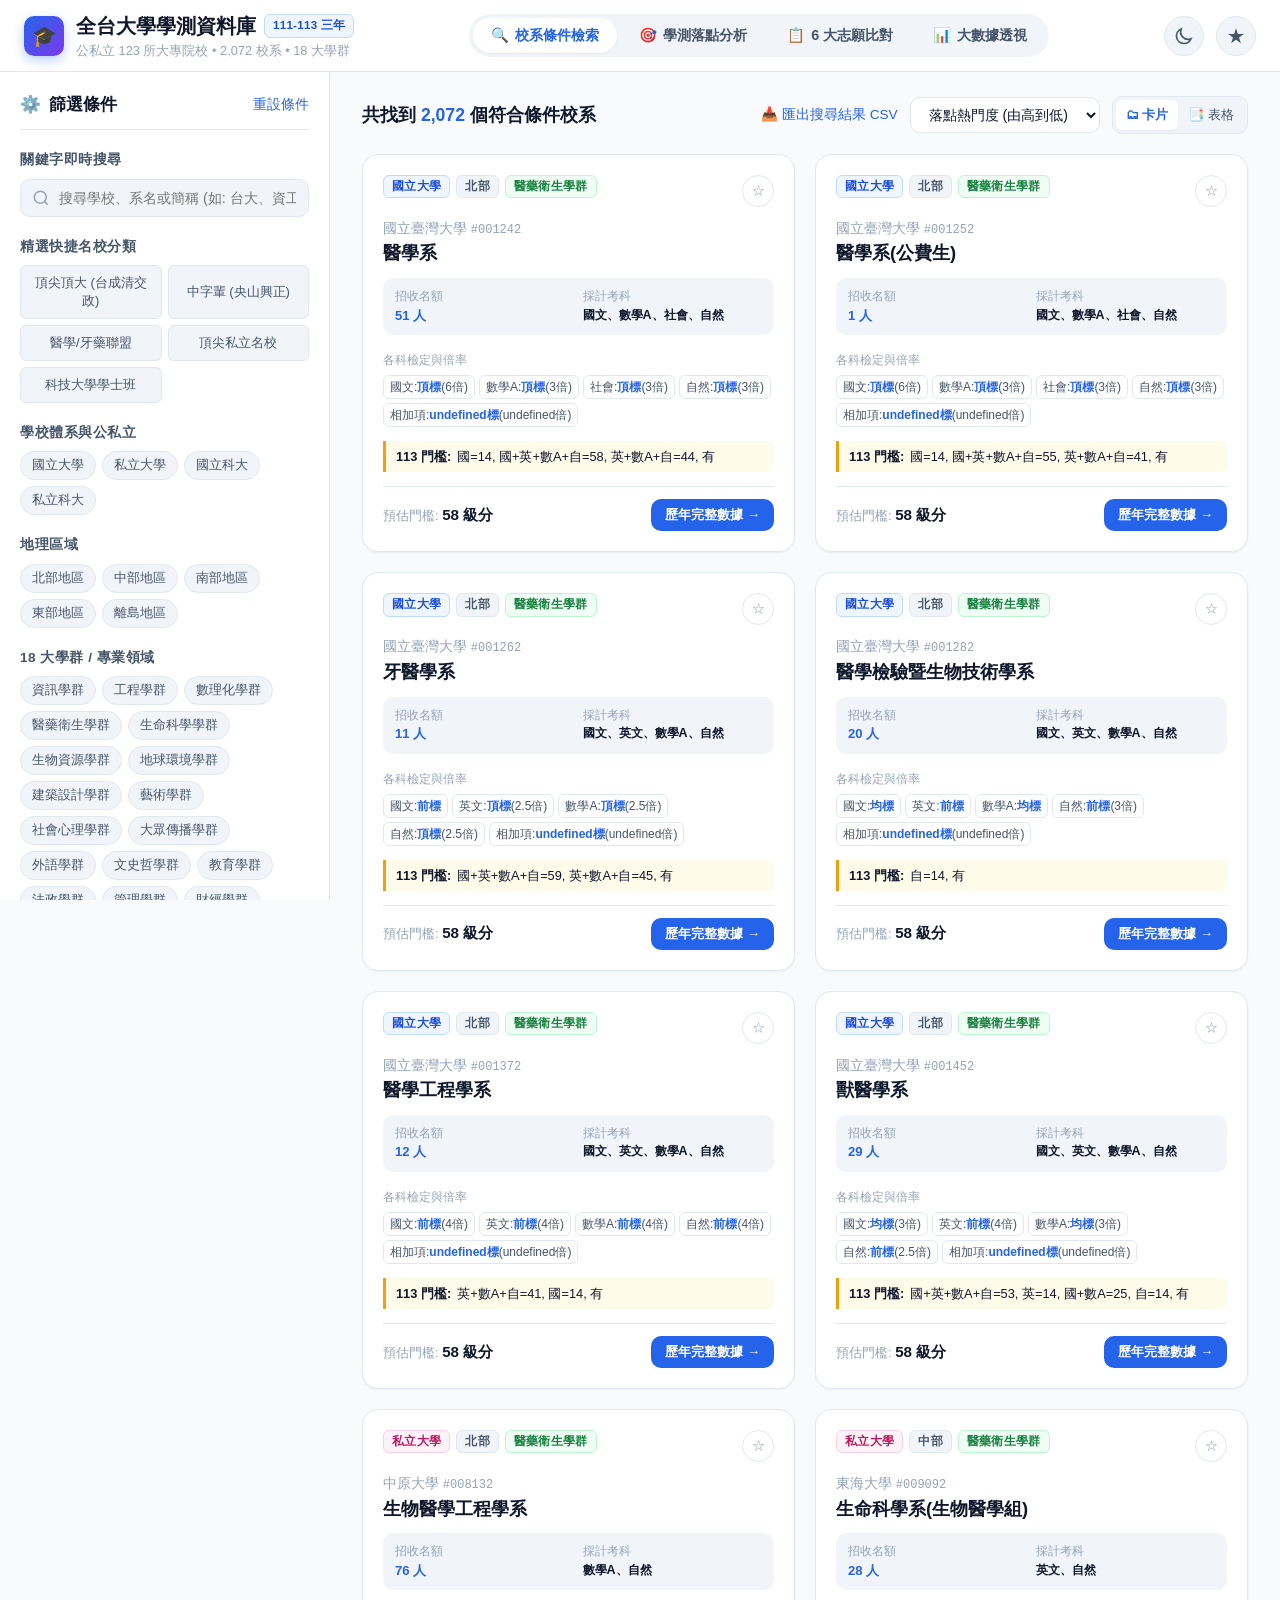
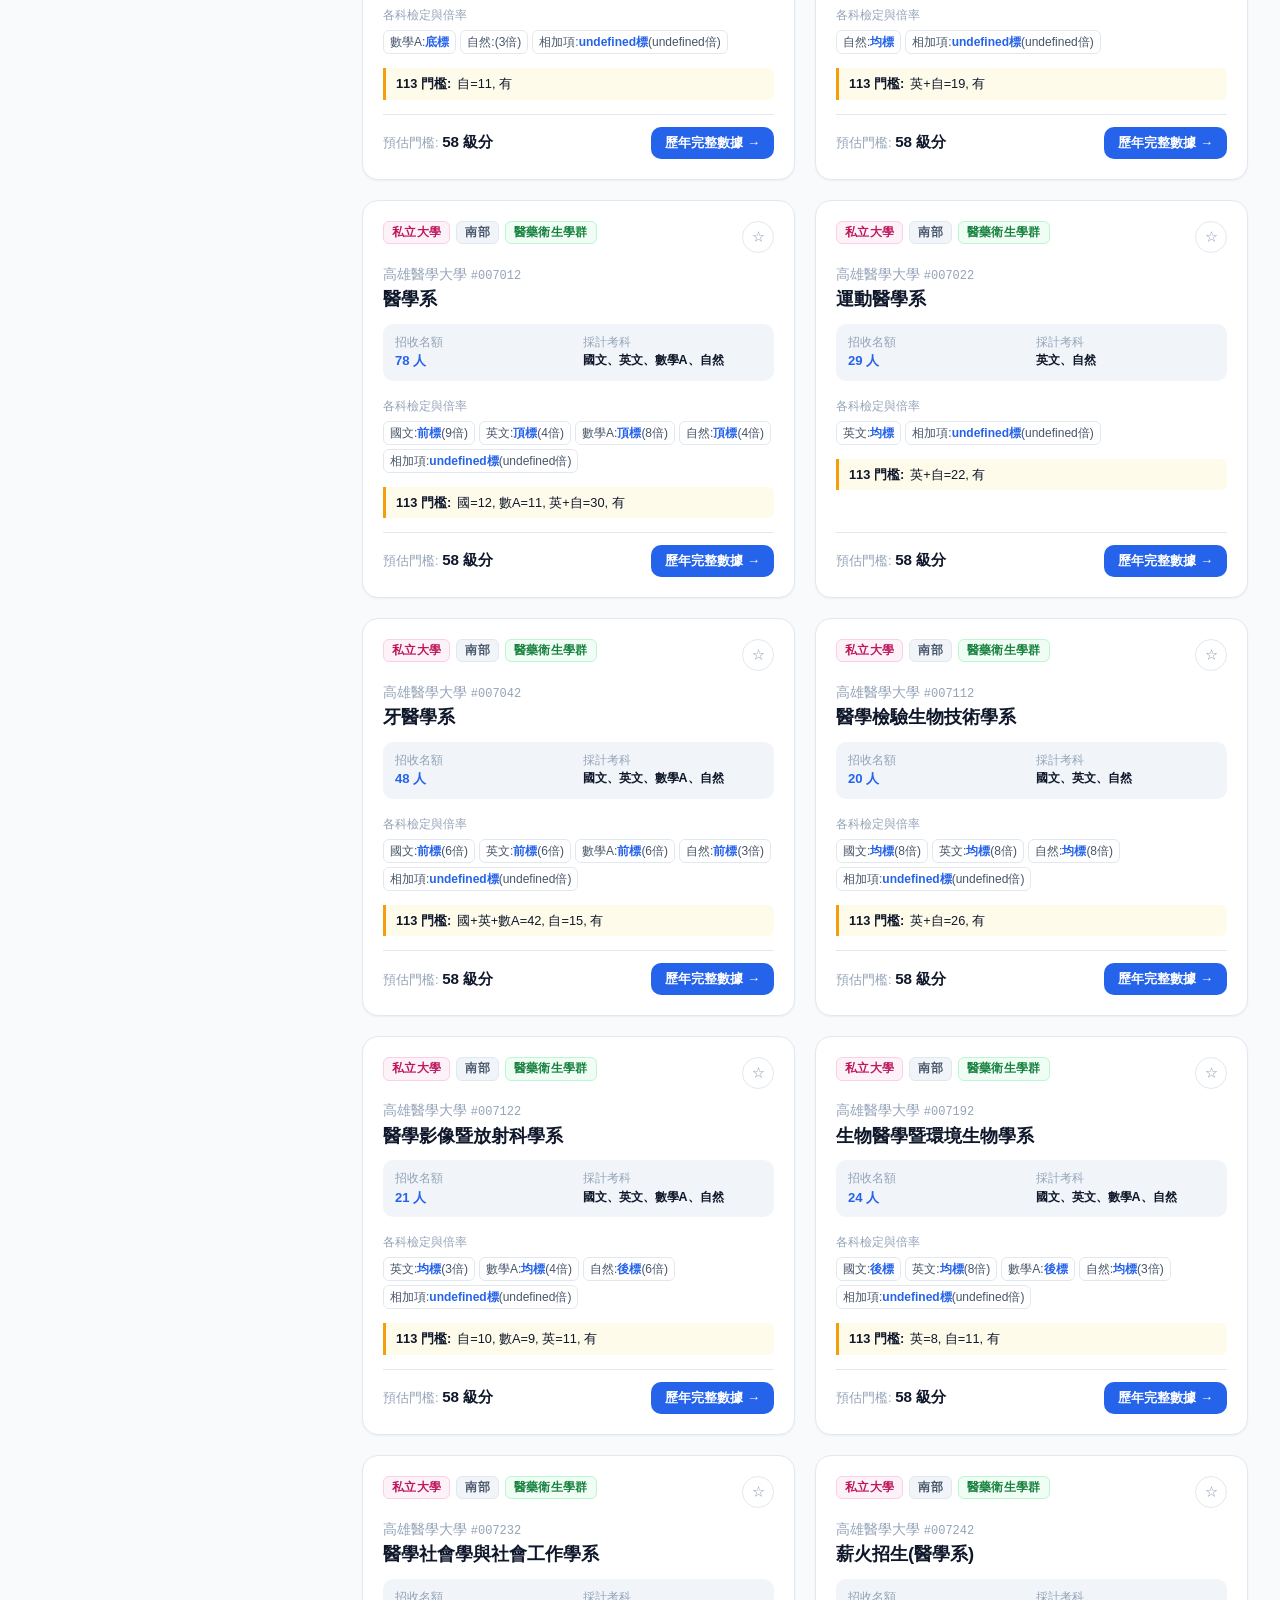
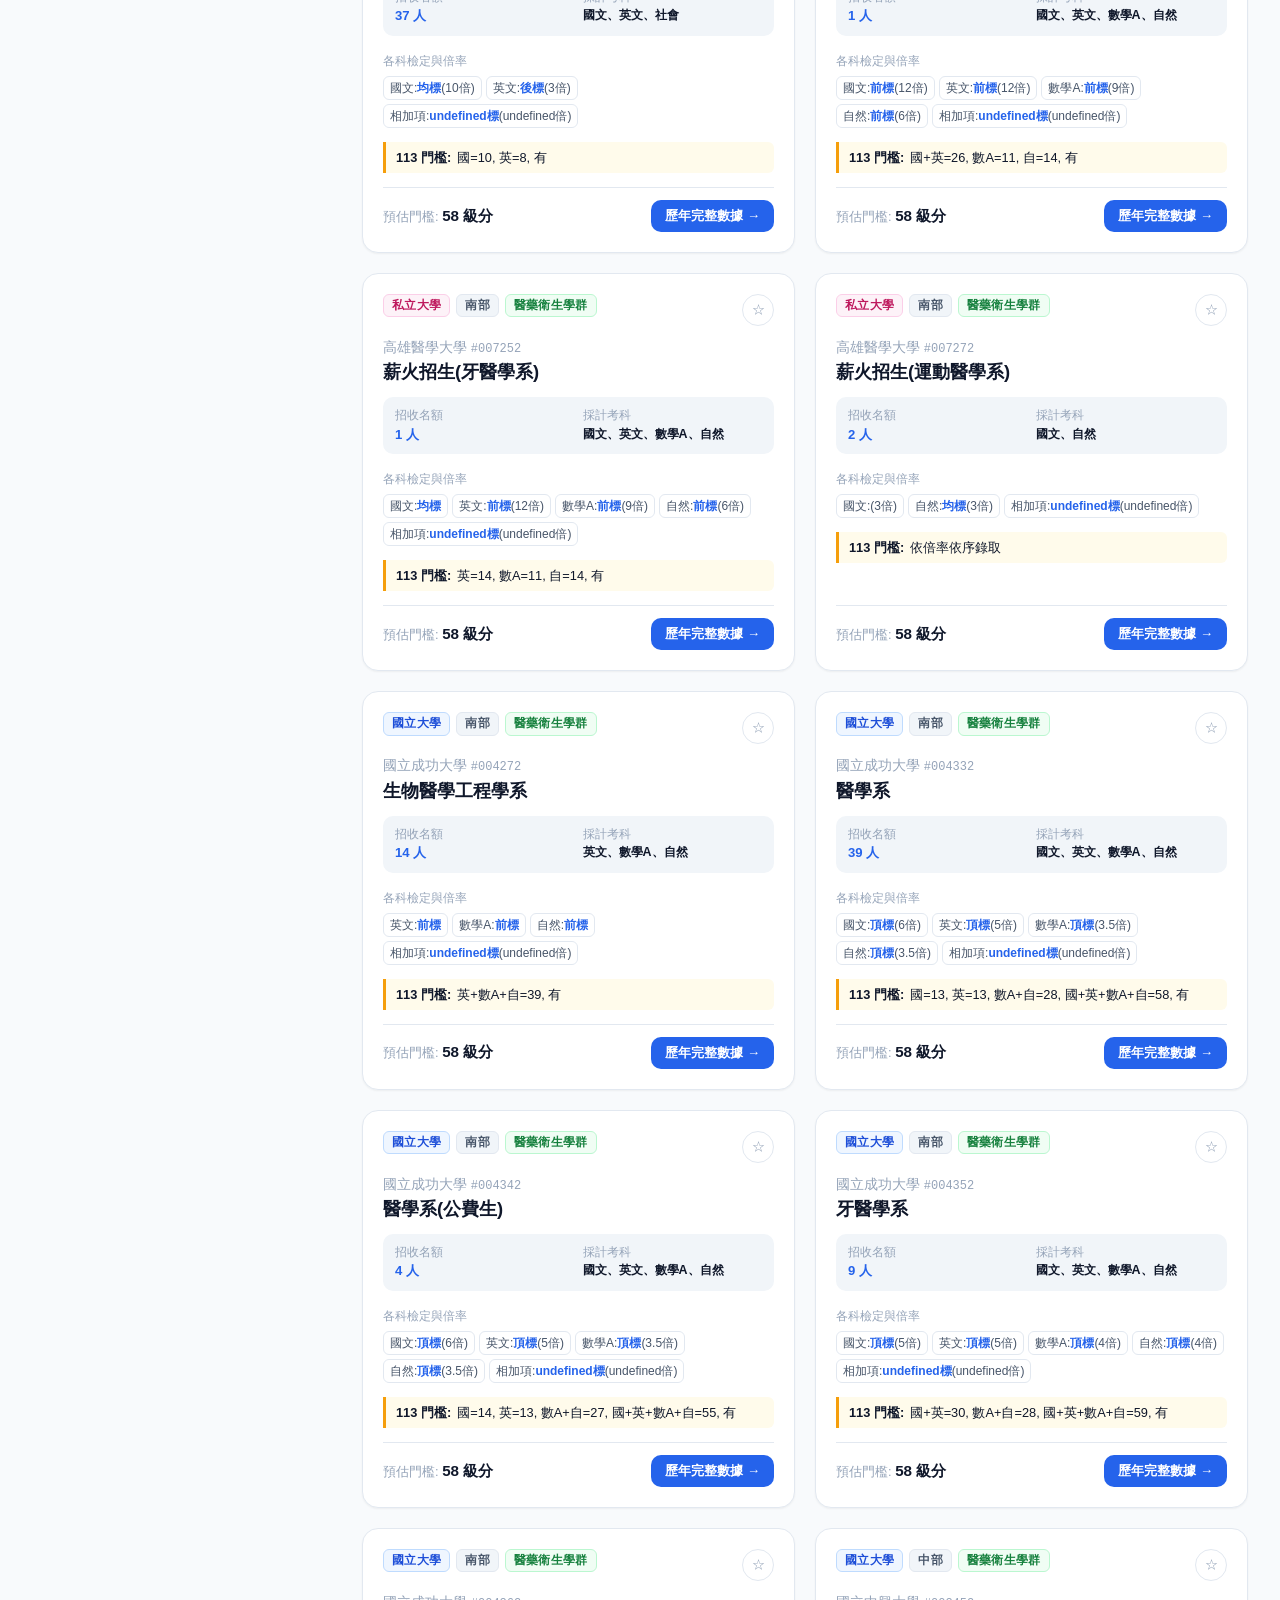
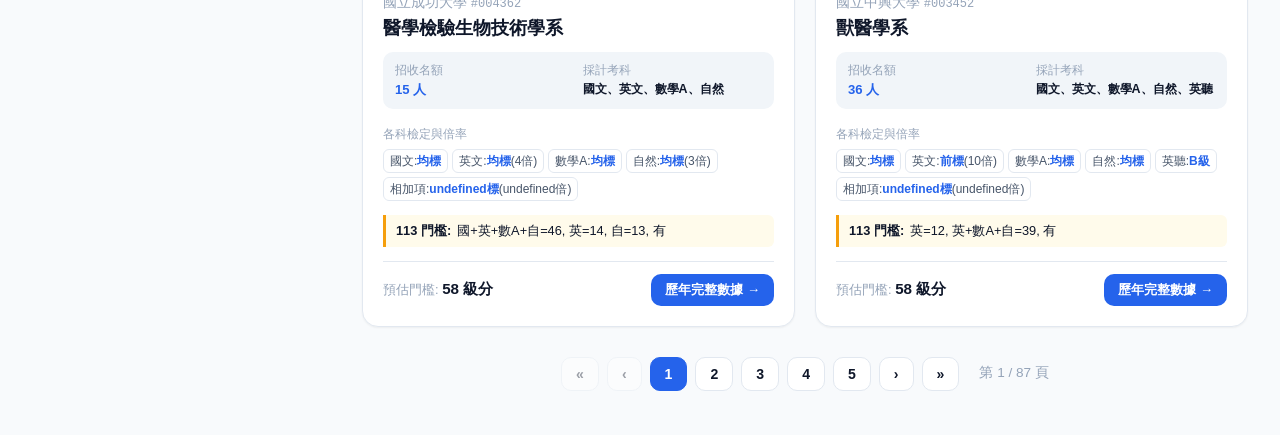
==== web/index.html @ 82df56a6 "Add files via upload" ====
<!DOCTYPE html>
<html lang="zh-TW" data-theme="light">
<head>
  <meta charset="UTF-8">
  <meta name="viewport" content="width=device-width, initial-scale=1.0, maximum-scale=5.0, viewport-fit=cover">
  <title>全台大專院校近三年學測錄取成績與科系標準資料庫</title>
  <meta name="description" content="完整收錄全台123所公私立大學、2,072個科系近三年（111-113學年度）學測檢定標準、篩選倍率、最低錄取門檻與超額篩選級分，提供多樣性條件篩選與智能落點分析。">
  <link rel="stylesheet" href="css/style.css">
  <link rel="icon" href="data:image/svg+xml,<svg xmlns=%22http://www.w3.org/2000/svg%22 viewBox=%220 0 100 100%22><text y=%22.9em%22 font-size=%2290%22>🎓</text></svg>">
</head>
<body>

  <!-- Top Navbar -->
  <header class="navbar">
    <div class="brand">
      <div class="brand-icon">🎓</div>
      <div>
        <div class="brand-title">
          全台大學學測資料庫
          <span class="badge badge-public badge-year">111-113 三年</span>
        </div>
        <div class="brand-subtitle">公私立 123 所大專院校 • 2,072 校系 • 18 大學群</div>
      </div>
    </div>

    <!-- Desktop Navigation Tabs -->
    <nav class="nav-tabs desktop-only">
      <button class="nav-tab active" data-tab="browse" onclick="window.app.setTab('browse')">
        <span>🔍</span> 校系條件檢索
      </button>
      <button class="nav-tab" data-tab="matcher" onclick="window.app.setTab('matcher')">
        <span>🎯</span> 學測落點分析
      </button>
      <button class="nav-tab" data-tab="wishlist" onclick="window.app.setTab('wishlist')">
        <span>📋</span> 6 大志願比對
      </button>
      <button class="nav-tab" data-tab="analytics" onclick="window.app.setTab('analytics')">
        <span>📊</span> 大數據透視
      </button>
    </nav>

    <!-- Right Actions -->
    <div class="nav-actions">
      <!-- Mobile Filter Trigger in Header -->
      <button class="btn-icon mobile-only" id="mobile-filter-toggle" title="開啟篩選條件" onclick="window.app.toggleMobileSidebar()">
        <span style="font-size: 1.05rem;">⚡</span>
        <span class="badge-counter" id="mobile-filter-badge" style="display: none;">0</span>
      </button>

      <!-- Theme Switcher -->
      <button class="btn-icon" id="theme-btn" title="切換深淺色外觀" onclick="window.app.toggleTheme()">
        <svg id="theme-icon" width="20" height="20" viewBox="0 0 24 24" fill="none"></svg>
      </button>

      <!-- Wishlist Drawer Button (Desktop) -->
      <button class="btn-icon desktop-only" title="查看 6 個志願清單" onclick="window.app.openWishlistDrawer()">
        <span style="font-size: 1.1rem;">★</span>
        <span class="badge-counter" id="wishlist-badge" style="display: none;">0</span>
      </button>
    </div>
  </header>

  <!-- Backdrop overlay for mobile sidebar -->
  <div class="sidebar-backdrop" id="sidebar-backdrop" onclick="window.app.closeMobileSidebar()"></div>

  <!-- Main Application Layout -->
  <div class="app-container">
    
    <!-- Sidebar Multi-Criteria Filters -->
    <aside class="sidebar" id="sidebar">
      <div class="sidebar-header">
        <div class="sidebar-title">
          <span>⚙️</span> 篩選條件
        </div>
        <div style="display: flex; align-items: center; gap: 10px;">
          <button class="btn-link" onclick="window.app.resetAllFilters()">重設條件</button>
          <button class="modal-close mobile-only" onclick="window.app.closeMobileSidebar()" aria-label="關閉選單">✕</button>
        </div>
      </div>

      <!-- 1. Keyword Search -->
      <div class="filter-section">
        <label class="filter-label">關鍵字即時搜尋</label>
        <div class="search-input-wrap">
          <svg width="18" height="18" viewBox="0 0 24 24" fill="none" stroke="currentColor" stroke-width="2">
            <circle cx="11" cy="11" r="8"></circle>
            <line x1="21" y1="21" x2="16.65" y2="16.65"></line>
          </svg>
          <input type="text" id="search-input" class="search-input" placeholder="搜尋學校、系名或簡稱 (如: 台大、資工)...">
        </div>
      </div>

      <!-- 2. Fast Presets -->
      <div class="filter-section">
        <label class="filter-label">精選快捷名校分類</label>
        <div class="preset-grid">
          <button class="preset-btn" onclick="window.app.onTogglePreset('top5', this)">頂尖頂大 (台成清交政)</button>
          <button class="preset-btn" onclick="window.app.onTogglePreset('central4', this)">中字輩 (央山興正)</button>
          <button class="preset-btn" onclick="window.app.onTogglePreset('med', this)">醫學/牙藥聯盟</button>
          <button class="preset-btn" onclick="window.app.onTogglePreset('top_private', this)">頂尖私立名校</button>
          <button class="preset-btn" onclick="window.app.onTogglePreset('tech', this)">科技大學學士班</button>
        </div>
      </div>

      <!-- 3. School Types -->
      <div class="filter-section">
        <label class="filter-label">學校體系與公私立</label>
        <div class="filter-pills">
          <button class="pill-btn" onclick="window.app.onToggleType('國立大學', this)">國立大學</button>
          <button class="pill-btn" onclick="window.app.onToggleType('私立大學', this)">私立大學</button>
          <button class="pill-btn" onclick="window.app.onToggleType('國立科技大學', this)">國立科大</button>
          <button class="pill-btn" onclick="window.app.onToggleType('私立科技大學', this)">私立科大</button>
        </div>
      </div>

      <!-- 4. Geographic Region -->
      <div class="filter-section">
        <label class="filter-label">地理區域</label>
        <div class="filter-pills">
          <button class="pill-btn" onclick="window.app.onToggleRegion('北部', this)">北部地區</button>
          <button class="pill-btn" onclick="window.app.onToggleRegion('中部', this)">中部地區</button>
          <button class="pill-btn" onclick="window.app.onToggleRegion('南部', this)">南部地區</button>
          <button class="pill-btn" onclick="window.app.onToggleRegion('東部', this)">東部地區</button>
          <button class="pill-btn" onclick="window.app.onToggleRegion('離島', this)">離島地區</button>
        </div>
      </div>

      <!-- 5. 18 Academic Groups -->
      <div class="filter-section">
        <label class="filter-label">18 大學群 / 專業領域</label>
        <div class="filter-pills" id="group-filter-pills"></div>
      </div>

      <!-- 6. Tested Subjects -->
      <div class="filter-section">
        <div class="filter-label">
          <span>採計考科組合</span>
        </div>
        <div class="subject-grid">
          <label class="subject-checkbox-card" onclick="window.app.onToggleSubject('國文', this)">
            <input type="checkbox" style="pointer-events: none;"> 國文
          </label>
          <label class="subject-checkbox-card" onclick="window.app.onToggleSubject('英文', this)">
            <input type="checkbox" style="pointer-events: none;"> 英文
          </label>
          <label class="subject-checkbox-card" onclick="window.app.onToggleSubject('數學A', this)">
            <input type="checkbox" style="pointer-events: none;"> 數A
          </label>
          <label class="subject-checkbox-card" onclick="window.app.onToggleSubject('數學B', this)">
            <input type="checkbox" style="pointer-events: none;"> 數B
          </label>
          <label class="subject-checkbox-card" onclick="window.app.onToggleSubject('社會', this)">
            <input type="checkbox" style="pointer-events: none;"> 社會
          </label>
          <label class="subject-checkbox-card" onclick="window.app.onToggleSubject('自然', this)">
            <input type="checkbox" style="pointer-events: none;"> 自然
          </label>
        </div>
      </div>

      <!-- 7. Standards Limit -->
      <div class="filter-section">
        <label class="filter-label">檢定標準門檻上限</label>
        <div class="filter-pills">
          <button class="pill-btn active" onclick="document.querySelectorAll('#sidebar .pill-btn-std').forEach(b=>b.classList.remove('active')); this.classList.add('active'); window.app.filterEngine.setMaxStandard('all'); window.app.render();">不限</button>
          <button class="pill-btn pill-btn-std" onclick="document.querySelectorAll('#sidebar .pill-btn-std').forEach(b=>b.classList.remove('active')); this.classList.add('active'); window.app.filterEngine.setMaxStandard('均'); window.app.render();">均標以內</button>
          <button class="pill-btn pill-btn-std" onclick="document.querySelectorAll('#sidebar .pill-btn-std').forEach(b=>b.classList.remove('active')); this.classList.add('active'); window.app.filterEngine.setMaxStandard('前'); window.app.render();">前標以內</button>
        </div>
      </div>

      <!-- 8. Score Slider -->
      <div class="filter-section">
        <div class="filter-label">
          <span>綜合預估級分</span>
          <span id="score-val-label" class="highlight">0 級分以上</span>
        </div>
        <div class="slider-group">
          <input type="range" id="score-range" min="0" max="55" step="1" value="0">
          <div class="slider-val">
            <span>0</span>
            <span>20</span>
            <span>40</span>
            <span>55+</span>
          </div>
        </div>
      </div>

      <div style="margin-top: auto; padding-top: 16px; border-top: 1px solid var(--border-color); font-size: 0.78rem; color: var(--text-muted); line-height: 1.6;">
        資料來源：教育部統計處、大學甄選入學委員會（CAC）歷年篩選標準一覽表，包含 111-113 學年度完整資料。
      </div>

      <!-- Mobile Sticky Apply Button inside drawer -->
      <div class="sidebar-mobile-footer mobile-only">
        <button class="btn-primary-large" style="width: 100%; padding: 12px;" onclick="window.app.closeMobileSidebar()">
          確認並檢視結果
        </button>
      </div>
    </aside>

    <!-- Main Content Container -->
    <main class="main-content" id="main-container">
      <div class="loading-spinner">
        <div class="spinner"></div>
        <p>正在載入全台大專院校完整學測資料庫...</p>
      </div>
    </main>

  </div>

  <!-- Mobile Floating Filter Button (Only in Browse tab) -->
  <button class="mobile-filter-fab mobile-only" id="mobile-filter-fab" onclick="window.app.openMobileSidebar()">
    <span>⚡</span> 條件篩選
    <span class="fab-badge" id="mobile-fab-badge" style="display: none;">0</span>
  </button>

  <!-- Mobile Bottom Navigation Bar -->
  <nav class="bottom-nav mobile-only">
    <button class="bottom-nav-item active" data-tab="browse" onclick="window.app.setTab('browse')">
      <span class="nav-icon">🔍</span>
      <span class="nav-text">查校系</span>
    </button>
    <button class="bottom-nav-item" data-tab="matcher" onclick="window.app.setTab('matcher')">
      <span class="nav-icon">🎯</span>
      <span class="nav-text">落點分析</span>
    </button>
    <button class="bottom-nav-item" data-tab="wishlist" onclick="window.app.setTab('wishlist')">
      <span class="nav-icon">★
        <span class="badge-counter" id="mobile-bottom-wishlist-badge" style="display: none;">0</span>
      </span>
      <span class="nav-text">6志願</span>
    </button>
    <button class="bottom-nav-item" data-tab="analytics" onclick="window.app.setTab('analytics')">
      <span class="nav-icon">📊</span>
      <span class="nav-text">大數據</span>
    </button>
  </nav>

  <!-- Department Detail Modal -->
  <div class="modal-overlay" id="detail-modal">
    <div class="modal-container" id="modal-content"></div>
  </div>

  <!-- Core Scripts -->
  <script src="js/filter.js"></script>
  <script src="js/matcher.js"></script>
  <script src="js/wishlist.js"></script>
  <script src="js/export.js"></script>
  <script src="js/app.js"></script>

</body>
</html>
---- web/css/style.css ----
/* ==========================================================================
   Taiwan GSAT University Admission Database - Modern CSS System
   ========================================================================== */

:root {
  /* Color Palette - Light Mode */
  --bg-primary: #f8fafc;
  --bg-secondary: #ffffff;
  --bg-tertiary: #f1f5f9;
  --bg-card: #ffffff;
  --bg-card-hover: #f8fafc;
  --bg-overlay: rgba(15, 23, 42, 0.6);
  
  --text-primary: #0f172a;
  --text-secondary: #475569;
  --text-muted: #94a3b8;
  --text-inverse: #ffffff;
  
  --border-color: #e2e8f0;
  --border-focus: #3b82f6;
  
  --primary: #2563eb;
  --primary-hover: #1d4ed8;
  --primary-light: #eff6ff;
  
  --success: #10b981;
  --success-bg: #ecfdf5;
  --warning: #f59e0b;
  --warning-bg: #fffbeb;
  --danger: #ef4444;
  --danger-bg: #fef2f2;
  --info: #06b6d4;
  --info-bg: #ecfeff;
  
  --shadow-sm: 0 1px 2px 0 rgb(0 0 0 / 0.05);
  --shadow-md: 0 4px 6px -1px rgb(0 0 0 / 0.1), 0 2px 4px -2px rgb(0 0 0 / 0.1);
  --shadow-lg: 0 10px 15px -3px rgb(0 0 0 / 0.1), 0 4px 6px -4px rgb(0 0 0 / 0.1);
  --shadow-xl: 0 20px 25px -5px rgb(0 0 0 / 0.1), 0 8px 10px -6px rgb(0 0 0 / 0.1);

  --radius-sm: 6px;
  --radius-md: 10px;
  --radius-lg: 16px;
  --radius-full: 9999px;

  --font-sans: -apple-system, BlinkMacSystemFont, "Segoe UI", Roboto, "PingFang TC", "Microsoft JhengHei", sans-serif;
  --header-height: 72px;
}

[data-theme="dark"] {
  --bg-primary: #090d16;
  --bg-secondary: #0f172a;
  --bg-tertiary: #1e293b;
  --bg-card: #131d31;
  --bg-card-hover: #1e293b;
  --bg-overlay: rgba(0, 0, 0, 0.75);
  
  --text-primary: #f8fafc;
  --text-secondary: #cbd5e1;
  --text-muted: #64748b;
  
  --border-color: #334155;
  --border-focus: #60a5fa;
  
  --primary: #3b82f6;
  --primary-hover: #60a5fa;
  --primary-light: rgba(59, 130, 246, 0.15);
  
  --success-bg: rgba(16, 185, 129, 0.15);
  --warning-bg: rgba(245, 158, 11, 0.15);
  --danger-bg: rgba(239, 68, 68, 0.15);
  --info-bg: rgba(6, 182, 212, 0.15);
}

/* Reset & Base */
* {
  box-sizing: border-box;
  margin: 0;
  padding: 0;
}

body {
  font-family: var(--font-sans);
  background-color: var(--bg-primary);
  color: var(--text-primary);
  line-height: 1.5;
  transition: background-color 0.3s ease, color 0.3s ease;
  overflow-x: hidden;
}

a {
  color: var(--primary);
  text-decoration: none;
  transition: color 0.2s;
}
a:hover {
  text-decoration: underline;
}

/* Header & Navbar */
.navbar {
  position: sticky;
  top: 0;
  z-index: 100;
  height: var(--header-height);
  background: rgba(var(--bg-secondary), 0.85);
  background-color: var(--bg-secondary);
  backdrop-filter: blur(12px);
  border-bottom: 1px solid var(--border-color);
  display: flex;
  align-items: center;
  justify-content: space-between;
  padding: 0 24px;
}

.brand {
  display: flex;
  align-items: center;
  gap: 12px;
}

.brand-icon {
  width: 40px;
  height: 40px;
  border-radius: var(--radius-md);
  background: linear-gradient(135deg, #2563eb, #7c3aed);
  display: flex;
  align-items: center;
  justify-content: center;
  color: #fff;
  font-size: 20px;
  font-weight: 700;
  box-shadow: 0 4px 12px rgba(37, 99, 235, 0.3);
}

.brand-title {
  font-size: 1.25rem;
  font-weight: 700;
  color: var(--text-primary);
  display: flex;
  align-items: center;
  gap: 8px;
}

.brand-subtitle {
  font-size: 0.8rem;
  color: var(--text-muted);
  font-weight: 400;
}

.nav-tabs {
  display: flex;
  align-items: center;
  background: var(--bg-tertiary);
  padding: 4px;
  border-radius: var(--radius-full);
  gap: 4px;
}

.nav-tab {
  padding: 8px 18px;
  border-radius: var(--radius-full);
  font-size: 0.9rem;
  font-weight: 600;
  color: var(--text-secondary);
  background: transparent;
  border: none;
  cursor: pointer;
  display: flex;
  align-items: center;
  gap: 6px;
  transition: all 0.2s ease;
}

.nav-tab:hover {
  color: var(--text-primary);
}

.nav-tab.active {
  background: var(--bg-secondary);
  color: var(--primary);
  box-shadow: var(--shadow-sm);
}

.nav-actions {
  display: flex;
  align-items: center;
  gap: 12px;
}

.btn-icon {
  width: 40px;
  height: 40px;
  border-radius: var(--radius-full);
  background: var(--bg-tertiary);
  border: 1px solid var(--border-color);
  color: var(--text-secondary);
  display: flex;
  align-items: center;
  justify-content: center;
  cursor: pointer;
  position: relative;
  transition: all 0.2s ease;
}

.btn-icon:hover {
  background: var(--bg-card-hover);
  color: var(--text-primary);
  border-color: var(--border-focus);
}

.badge-counter {
  position: absolute;
  top: -4px;
  right: -4px;
  background: var(--danger);
  color: #fff;
  font-size: 0.7rem;
  font-weight: 700;
  min-width: 18px;
  height: 18px;
  border-radius: 9px;
  display: flex;
  align-items: center;
  justify-content: center;
  padding: 0 4px;
}

/* App Container */
.app-container {
  display: flex;
  min-height: calc(100vh - var(--header-height));
  position: relative;
}

/* Sidebar Filters */
.sidebar {
  width: 330px;
  flex-shrink: 0;
  background: var(--bg-secondary);
  border-right: 1px solid var(--border-color);
  padding: 20px;
  height: calc(100vh - var(--header-height));
  position: sticky;
  top: var(--header-height);
  overflow-y: auto;
  display: flex;
  flex-direction: column;
  gap: 20px;
}

.sidebar-header {
  display: flex;
  align-items: center;
  justify-content: space-between;
  padding-bottom: 12px;
  border-bottom: 1px solid var(--border-color);
}

.sidebar-title {
  font-size: 1.05rem;
  font-weight: 700;
  display: flex;
  align-items: center;
  gap: 8px;
}

.btn-link {
  background: none;
  border: none;
  color: var(--primary);
  font-size: 0.85rem;
  cursor: pointer;
  font-weight: 500;
}
.btn-link:hover {
  text-decoration: underline;
}

.filter-section {
  display: flex;
  flex-direction: column;
  gap: 8px;
}

.filter-label {
  font-size: 0.85rem;
  font-weight: 700;
  color: var(--text-secondary);
  text-transform: uppercase;
  letter-spacing: 0.5px;
  display: flex;
  justify-content: space-between;
}

.search-input-wrap {
  position: relative;
  display: flex;
  align-items: center;
}

.search-input-wrap svg {
  position: absolute;
  left: 12px;
  color: var(--text-muted);
  pointer-events: none;
}

.search-input {
  width: 100%;
  padding: 10px 12px 10px 38px;
  border-radius: var(--radius-md);
  border: 1px solid var(--border-color);
  background: var(--bg-tertiary);
  color: var(--text-primary);
  font-size: 0.9rem;
  outline: none;
  transition: all 0.2s ease;
}

.search-input:focus {
  border-color: var(--primary);
  background: var(--bg-secondary);
  box-shadow: 0 0 0 3px var(--primary-light);
}

/* Filter Tag Pills */
.filter-pills {
  display: flex;
  flex-wrap: wrap;
  gap: 6px;
}

.pill-btn {
  padding: 5px 11px;
  border-radius: var(--radius-full);
  font-size: 0.8rem;
  border: 1px solid var(--border-color);
  background: var(--bg-tertiary);
  color: var(--text-secondary);
  cursor: pointer;
  transition: all 0.15s ease;
  user-select: none;
}

.pill-btn:hover {
  background: var(--border-color);
  color: var(--text-primary);
}

.pill-btn.active {
  background: var(--primary);
  color: #fff;
  border-color: var(--primary);
  font-weight: 600;
}

/* Quick Tier Presets */
.preset-grid {
  display: grid;
  grid-template-columns: repeat(2, 1fr);
  gap: 6px;
}

.preset-btn {
  padding: 8px 10px;
  background: var(--bg-tertiary);
  border: 1px solid var(--border-color);
  border-radius: var(--radius-sm);
  font-size: 0.82rem;
  color: var(--text-secondary);
  cursor: pointer;
  text-align: center;
  transition: all 0.15s ease;
}

.preset-btn:hover {
  background: var(--bg-card-hover);
  border-color: var(--primary);
  color: var(--primary);
}

.preset-btn.active {
  background: var(--primary-light);
  border-color: var(--primary);
  color: var(--primary);
  font-weight: 700;
}

/* Subject Filter Checkboxes */
.subject-grid {
  display: grid;
  grid-template-columns: repeat(3, 1fr);
  gap: 6px;
}

.subject-checkbox-card {
  display: flex;
  align-items: center;
  gap: 6px;
  padding: 6px 8px;
  background: var(--bg-tertiary);
  border: 1px solid var(--border-color);
  border-radius: var(--radius-sm);
  cursor: pointer;
  font-size: 0.85rem;
  font-weight: 500;
  user-select: none;
  transition: all 0.15s ease;
}

.subject-checkbox-card:hover {
  border-color: var(--border-focus);
}

.subject-checkbox-card input {
  accent-color: var(--primary);
}

.subject-checkbox-card.checked {
  background: var(--primary-light);
  border-color: var(--primary);
  color: var(--primary);
  font-weight: 600;
}

/* Range Slider */
.slider-group {
  display: flex;
  flex-direction: column;
  gap: 6px;
}

.slider-val {
  display: flex;
  justify-content: space-between;
  font-size: 0.85rem;
  color: var(--text-muted);
}

.slider-val span.highlight {
  color: var(--primary);
  font-weight: 700;
}

input[type=range] {
  width: 100%;
  accent-color: var(--primary);
  cursor: pointer;
}

/* Main Content Area */
.main-content {
  flex: 1;
  padding: 24px 32px;
  overflow-y: auto;
  min-width: 0;
}

/* Top Toolbar */
.toolbar {
  display: flex;
  align-items: center;
  justify-content: space-between;
  margin-bottom: 20px;
  flex-wrap: wrap;
  gap: 16px;
}

.toolbar-left {
  display: flex;
  align-items: center;
  gap: 12px;
}

.result-count {
  font-size: 1.1rem;
  font-weight: 700;
  color: var(--text-primary);
}

.result-count span {
  color: var(--primary);
}

.active-filter-tags {
  display: flex;
  flex-wrap: wrap;
  gap: 6px;
}

.tag-badge {
  display: inline-flex;
  align-items: center;
  gap: 4px;
  padding: 3px 8px;
  background: var(--primary-light);
  color: var(--primary);
  border-radius: var(--radius-sm);
  font-size: 0.78rem;
  font-weight: 600;
}

.tag-badge button {
  background: none;
  border: none;
  color: var(--primary);
  cursor: pointer;
  font-size: 11px;
}

.toolbar-right {
  display: flex;
  align-items: center;
  gap: 12px;
}

.select-dropdown {
  padding: 8px 14px;
  border-radius: var(--radius-md);
  border: 1px solid var(--border-color);
  background: var(--bg-secondary);
  color: var(--text-primary);
  font-size: 0.88rem;
  outline: none;
  cursor: pointer;
}

.view-toggle {
  display: flex;
  background: var(--bg-tertiary);
  border-radius: var(--radius-md);
  padding: 3px;
  border: 1px solid var(--border-color);
}

.view-btn {
  padding: 6px 10px;
  border-radius: var(--radius-sm);
  background: transparent;
  border: none;
  color: var(--text-secondary);
  cursor: pointer;
  display: flex;
  align-items: center;
  gap: 4px;
  font-size: 0.82rem;
}

.view-btn.active {
  background: var(--bg-secondary);
  color: var(--primary);
  font-weight: 600;
  box-shadow: var(--shadow-sm);
}

/* Department Cards Grid */
.cards-grid {
  display: grid;
  grid-template-columns: repeat(auto-fill, minmax(360px, 1fr));
  gap: 20px;
}

.dept-card {
  background: var(--bg-card);
  border: 1px solid var(--border-color);
  border-radius: var(--radius-lg);
  padding: 20px;
  display: flex;
  flex-direction: column;
  justify-content: space-between;
  box-shadow: var(--shadow-sm);
  transition: all 0.2s ease;
  position: relative;
  overflow: hidden;
}

.dept-card:hover {
  transform: translateY(-2px);
  box-shadow: var(--shadow-lg);
  border-color: var(--border-focus);
}

.dept-card-top {
  display: flex;
  align-items: flex-start;
  justify-content: space-between;
  margin-bottom: 12px;
}

.school-badge-group {
  display: flex;
  align-items: center;
  gap: 6px;
  flex-wrap: wrap;
}

.badge {
  padding: 2px 8px;
  border-radius: var(--radius-sm);
  font-size: 0.72rem;
  font-weight: 600;
  letter-spacing: 0.3px;
}

.badge-public {
  background: #eff6ff;
  color: #1d4ed8;
  border: 1px solid #bfdbfe;
}
[data-theme="dark"] .badge-public {
  background: rgba(37, 99, 235, 0.2);
  color: #93c5fd;
  border-color: #1e40af;
}

.badge-private {
  background: #fdf2f8;
  color: #be185d;
  border: 1px solid #fbcfe8;
}
[data-theme="dark"] .badge-private {
  background: rgba(190, 24, 93, 0.2);
  color: #f472b6;
  border-color: #831843;
}

.badge-region {
  background: var(--bg-tertiary);
  color: var(--text-secondary);
  border: 1px solid var(--border-color);
}

.badge-group {
  background: #f0fdf4;
  color: #15803d;
  border: 1px solid #bbf7d0;
}
[data-theme="dark"] .badge-group {
  background: rgba(22, 101, 52, 0.2);
  color: #86efac;
  border-color: #14532d;
}

.btn-wishlist {
  background: transparent;
  border: 1px solid var(--border-color);
  width: 32px;
  height: 32px;
  border-radius: var(--radius-full);
  display: flex;
  align-items: center;
  justify-content: center;
  cursor: pointer;
  color: var(--text-muted);
  transition: all 0.2s ease;
}

.btn-wishlist:hover {
  color: var(--danger);
  border-color: var(--danger);
  transform: scale(1.1);
}

.btn-wishlist.active {
  background: var(--danger-bg);
  border-color: var(--danger);
  color: var(--danger);
}

.dept-header {
  margin-bottom: 12px;
}

.dept-school-name {
  font-size: 0.85rem;
  color: var(--text-muted);
  font-weight: 500;
  margin-bottom: 2px;
}

.dept-title {
  font-size: 1.15rem;
  font-weight: 700;
  color: var(--text-primary);
  line-height: 1.35;
}

.dept-code {
  font-size: 0.75rem;
  color: var(--text-muted);
  font-family: monospace;
}

.dept-info-grid {
  display: grid;
  grid-template-columns: repeat(2, 1fr);
  gap: 8px;
  background: var(--bg-tertiary);
  padding: 10px 12px;
  border-radius: var(--radius-md);
  margin-bottom: 12px;
  font-size: 0.82rem;
}

.info-item {
  display: flex;
  flex-direction: column;
}

.info-label {
  font-size: 0.72rem;
  color: var(--text-muted);
}

.info-value {
  font-weight: 600;
  color: var(--text-primary);
}

.dept-standards-preview {
  margin-bottom: 14px;
}

.std-pills {
  display: flex;
  flex-wrap: wrap;
  gap: 4px;
  margin-top: 4px;
}

.std-pill {
  font-size: 0.75rem;
  padding: 2px 6px;
  background: var(--bg-secondary);
  border: 1px solid var(--border-color);
  border-radius: var(--radius-sm);
  color: var(--text-secondary);
}

.std-pill strong {
  color: var(--primary);
}

.cutoff-preview {
  background: var(--warning-bg);
  border-left: 3px solid var(--warning);
  padding: 6px 10px;
  border-radius: 0 var(--radius-sm) var(--radius-sm) 0;
  font-size: 0.8rem;
  color: var(--text-primary);
  margin-bottom: 14px;
  display: flex;
  align-items: center;
  gap: 6px;
}

.dept-card-footer {
  display: flex;
  align-items: center;
  justify-content: space-between;
  border-top: 1px solid var(--border-color);
  padding-top: 12px;
}

.btn-detail {
  padding: 7px 14px;
  border-radius: var(--radius-md);
  background: var(--primary);
  color: #fff;
  border: none;
  font-size: 0.82rem;
  font-weight: 600;
  cursor: pointer;
  transition: background 0.2s;
}

.btn-detail:hover {
  background: var(--primary-hover);
}

/* Compact Table View */
.table-wrap {
  width: 100%;
  overflow-x: auto;
  background: var(--bg-card);
  border-radius: var(--radius-lg);
  border: 1px solid var(--border-color);
  box-shadow: var(--shadow-sm);
}

.data-table {
  width: 100%;
  border-collapse: collapse;
  text-align: left;
  font-size: 0.88rem;
}

.data-table th {
  background: var(--bg-tertiary);
  color: var(--text-secondary);
  font-weight: 700;
  padding: 12px 16px;
  border-bottom: 1px solid var(--border-color);
  white-space: nowrap;
}

.data-table td {
  padding: 12px 16px;
  border-bottom: 1px solid var(--border-color);
  vertical-align: middle;
}

.data-table tr:hover td {
  background: var(--bg-card-hover);
}

/* Matcher & Predictor View */
.matcher-container {
  max-width: 1100px;
  margin: 0 auto;
  display: flex;
  flex-direction: column;
  gap: 24px;
}

.matcher-card {
  background: var(--bg-card);
  border: 1px solid var(--border-color);
  border-radius: var(--radius-lg);
  padding: 24px;
  box-shadow: var(--shadow-sm);
}

.matcher-card-title {
  font-size: 1.25rem;
  font-weight: 700;
  margin-bottom: 6px;
  display: flex;
  align-items: center;
  gap: 8px;
}

.matcher-card-desc {
  font-size: 0.88rem;
  color: var(--text-muted);
  margin-bottom: 20px;
}

.score-inputs-grid {
  display: grid;
  grid-template-columns: repeat(auto-fit, minmax(130px, 1fr));
  gap: 14px;
  margin-bottom: 20px;
}

.score-input-item {
  display: flex;
  flex-direction: column;
  gap: 6px;
}

.score-input-label {
  font-size: 0.85rem;
  font-weight: 700;
  color: var(--text-secondary);
  display: flex;
  justify-content: space-between;
}

.score-input-box {
  width: 100%;
  padding: 10px;
  border-radius: var(--radius-md);
  border: 1px solid var(--border-color);
  background: var(--bg-tertiary);
  color: var(--text-primary);
  font-size: 1.1rem;
  font-weight: 700;
  text-align: center;
  outline: none;
  transition: all 0.2s ease;
}

.score-input-box:focus {
  border-color: var(--primary);
  background: var(--bg-secondary);
  box-shadow: 0 0 0 3px var(--primary-light);
}

.btn-primary-large {
  padding: 12px 28px;
  border-radius: var(--radius-md);
  background: linear-gradient(135deg, #2563eb, #3b82f6);
  color: #fff;
  font-size: 1rem;
  font-weight: 700;
  border: none;
  cursor: pointer;
  box-shadow: 0 4px 12px rgba(37, 99, 235, 0.3);
  transition: all 0.2s ease;
}

.btn-primary-large:hover {
  transform: translateY(-1px);
  box-shadow: 0 6px 16px rgba(37, 99, 235, 0.4);
}

.matcher-results-tabs {
  display: grid;
  grid-template-columns: repeat(3, 1fr);
  gap: 12px;
  margin-bottom: 20px;
}

.result-tab-card {
  padding: 16px;
  border-radius: var(--radius-md);
  border: 2px solid transparent;
  cursor: pointer;
  transition: all 0.2s ease;
  display: flex;
  align-items: center;
  justify-content: space-between;
}

.tab-dream {
  background: var(--danger-bg);
  border-color: rgba(239, 68, 68, 0.3);
  color: var(--danger);
}
.tab-dream.active {
  border-color: var(--danger);
  box-shadow: 0 0 0 2px var(--danger);
}

.tab-target {
  background: var(--success-bg);
  border-color: rgba(16, 185, 129, 0.3);
  color: var(--success);
}
.tab-target.active {
  border-color: var(--success);
  box-shadow: 0 0 0 2px var(--success);
}

.tab-safe {
  background: var(--info-bg);
  border-color: rgba(6, 182, 212, 0.3);
  color: var(--info);
}
.tab-safe.active {
  border-color: var(--info);
  box-shadow: 0 0 0 2px var(--info);
}

/* Modals & Drawers */
.modal-overlay {
  position: fixed;
  inset: 0;
  background: var(--bg-overlay);
  backdrop-filter: blur(4px);
  z-index: 200;
  display: flex;
  align-items: center;
  justify-content: center;
  padding: 20px;
  opacity: 0;
  pointer-events: none;
  transition: opacity 0.25s ease;
}

.modal-overlay.open {
  opacity: 1;
  pointer-events: auto;
}

.modal-container {
  background: var(--bg-secondary);
  border-radius: var(--radius-lg);
  border: 1px solid var(--border-color);
  max-width: 900px;
  width: 100%;
  max-height: 90vh;
  display: flex;
  flex-direction: column;
  box-shadow: var(--shadow-xl);
  transform: scale(0.95);
  transition: transform 0.25s ease;
}

.modal-overlay.open .modal-container {
  transform: scale(1);
}

.modal-header {
  padding: 20px 24px;
  border-bottom: 1px solid var(--border-color);
  display: flex;
  align-items: flex-start;
  justify-content: space-between;
}

.modal-body {
  padding: 24px;
  overflow-y: auto;
  display: flex;
  flex-direction: column;
  gap: 20px;
}

.modal-close {
  background: none;
  border: none;
  font-size: 1.5rem;
  color: var(--text-muted);
  cursor: pointer;
  width: 32px;
  height: 32px;
  display: flex;
  align-items: center;
  justify-content: center;
  border-radius: var(--radius-sm);
}
.modal-close:hover {
  background: var(--bg-tertiary);
  color: var(--text-primary);
}

/* Wishlist Drawer */
.wishlist-drawer {
  position: fixed;
  top: 0;
  right: -480px;
  width: 480px;
  height: 100vh;
  background: var(--bg-secondary);
  border-left: 1px solid var(--border-color);
  box-shadow: var(--shadow-xl);
  z-index: 250;
  transition: right 0.3s cubic-bezier(0.16, 1, 0.3, 1);
  display: flex;
  flex-direction: column;
}

.wishlist-drawer.open {
  right: 0;
}

.wishlist-header {
  padding: 20px;
  border-bottom: 1px solid var(--border-color);
  display: flex;
  align-items: center;
  justify-content: space-between;
}

.wishlist-body {
  flex: 1;
  padding: 20px;
  overflow-y: auto;
  display: flex;
  flex-direction: column;
  gap: 12px;
}

.wishlist-item {
  padding: 14px;
  border: 1px solid var(--border-color);
  background: var(--bg-card);
  border-radius: var(--radius-md);
  display: flex;
  justify-content: space-between;
  align-items: center;
  transition: all 0.2s ease;
}

.wishlist-item:hover {
  border-color: var(--border-focus);
}

.wishlist-footer {
  padding: 20px;
  border-top: 1px solid var(--border-color);
  display: flex;
  flex-direction: column;
  gap: 10px;
}

/* Pagination */
.pagination {
  display: flex;
  align-items: center;
  justify-content: center;
  gap: 8px;
  margin-top: 30px;
  margin-bottom: 20px;
}

.page-btn {
  padding: 8px 14px;
  border-radius: var(--radius-md);
  border: 1px solid var(--border-color);
  background: var(--bg-secondary);
  color: var(--text-primary);
  font-size: 0.88rem;
  font-weight: 600;
  cursor: pointer;
  transition: all 0.15s ease;
}

.page-btn:hover:not(:disabled) {
  background: var(--bg-card-hover);
  border-color: var(--primary);
  color: var(--primary);
}

.page-btn.active {
  background: var(--primary);
  color: #fff;
  border-color: var(--primary);
}

.page-btn:disabled {
  opacity: 0.4;
  cursor: not-allowed;
}

/* Loading State */
.loading-spinner {
  display: flex;
  flex-direction: column;
  align-items: center;
  justify-content: center;
  padding: 80px 20px;
  gap: 16px;
  color: var(--text-muted);
}

.spinner {
  width: 40px;
  height: 40px;
  border: 3px solid var(--border-color);
  border-top-color: var(--primary);
  border-radius: 50%;
  animation: spin 0.8s linear infinite;
}

@keyframes spin {
  to { transform: rotate(360deg); }
}

/* ==========================================================================
   Mobile-First & Responsive Adaptability Enhancements
   ========================================================================== */

/* Utility Visibility Classes */
.mobile-only {
  display: none !important;
}

.desktop-only {
  display: flex !important;
}

/* Sidebar Backdrop */
.sidebar-backdrop {
  position: fixed;
  inset: 0;
  background: var(--bg-overlay);
  backdrop-filter: blur(4px);
  z-index: 200;
  opacity: 0;
  pointer-events: none;
  transition: opacity 0.3s ease;
}

.sidebar-backdrop.active {
  opacity: 1;
  pointer-events: auto;
}

/* Mobile Sticky Footer inside Sidebar */
.sidebar-mobile-footer {
  position: sticky;
  bottom: 0;
  background: var(--bg-secondary);
  padding: 14px 0 6px;
  border-top: 1px solid var(--border-color);
  margin-top: auto;
  z-index: 5;
}

/* Mobile Floating Action Button for Filters */
.mobile-filter-fab {
  position: fixed;
  bottom: calc(75px + env(safe-area-inset-bottom, 0px));
  right: 18px;
  z-index: 110;
  background: linear-gradient(135deg, #2563eb, #1d4ed8);
  color: #fff;
  border: none;
  border-radius: var(--radius-full);
  padding: 12px 20px;
  font-size: 0.95rem;
  font-weight: 700;
  box-shadow: 0 6px 20px rgba(37, 99, 235, 0.4);
  display: none;
  align-items: center;
  gap: 8px;
  cursor: pointer;
  transition: all 0.2s cubic-bezier(0.16, 1, 0.3, 1);
  -webkit-tap-highlight-color: transparent;
}

.mobile-filter-fab:active {
  transform: scale(0.95);
}

.fab-badge {
  background: #ef4444;
  color: #fff;
  font-size: 0.75rem;
  font-weight: 800;
  min-width: 20px;
  height: 20px;
  border-radius: 10px;
  display: flex;
  align-items: center;
  justify-content: center;
  padding: 0 5px;
}

/* Mobile Bottom Navigation Bar */
.bottom-nav {
  display: none;
  position: fixed;
  bottom: 0;
  left: 0;
  right: 0;
  height: calc(60px + env(safe-area-inset-bottom, 0px));
  padding-bottom: env(safe-area-inset-bottom, 0px);
  background: var(--bg-secondary);
  border-top: 1px solid var(--border-color);
  z-index: 130;
  backdrop-filter: blur(16px);
  box-shadow: 0 -4px 16px rgba(0, 0, 0, 0.06);
  justify-content: space-around;
  align-items: center;
}

.bottom-nav-item {
  flex: 1;
  height: 100%;
  display: flex;
  flex-direction: column;
  align-items: center;
  justify-content: center;
  background: transparent;
  border: none;
  color: var(--text-muted);
  cursor: pointer;
  gap: 3px;
  transition: all 0.15s ease;
  -webkit-tap-highlight-color: transparent;
  user-select: none;
}

.bottom-nav-item .nav-icon {
  font-size: 1.25rem;
  line-height: 1;
  position: relative;
}

.bottom-nav-item .nav-text {
  font-size: 0.72rem;
  font-weight: 600;
  letter-spacing: 0.2px;
}

.bottom-nav-item.active {
  color: var(--primary);
}

.bottom-nav-item.active .nav-icon {
  transform: scale(1.1);
}

/* ==========================================================================
   Responsive Breakpoints
   ========================================================================== */

/* Tablet (max-width: 1024px) */
@media (max-width: 1024px) {
  .sidebar {
    position: fixed;
    top: 0;
    bottom: 0;
    left: -360px;
    width: 340px;
    height: 100vh;
    z-index: 210;
    box-shadow: var(--shadow-xl);
    transition: left 0.3s cubic-bezier(0.16, 1, 0.3, 1);
  }

  .sidebar.mobile-open {
    left: 0;
  }

  .main-content {
    padding: 18px 20px;
  }

  .matcher-results-tabs {
    grid-template-columns: repeat(3, 1fr);
  }
}

/* Mobile Phones (max-width: 768px) */
@media (max-width: 768px) {
  .desktop-only {
    display: none !important;
  }

  .mobile-only {
    display: flex !important;
  }

  .bottom-nav {
    display: flex !important;
  }

  .mobile-filter-fab {
    display: flex !important;
  }

  /* Prevent iOS Safari zoom on inputs */
  input, select, textarea {
    font-size: 16px !important;
  }

  /* Header adjustments */
  .navbar {
    height: 60px;
    padding: 0 14px;
  }

  .brand-icon {
    width: 34px;
    height: 34px;
    font-size: 17px;
  }

  .brand-title {
    font-size: 1.05rem;
  }

  .brand-subtitle {
    display: none;
  }

  .badge-year {
    display: none;
  }

  .btn-icon {
    width: 36px;
    height: 36px;
  }

  /* Main container bottom padding to avoid bottom-nav overlap */
  .main-content {
    padding: 14px 14px calc(80px + env(safe-area-inset-bottom, 0px));
  }

  /* Toolbar */
  .toolbar {
    flex-direction: column;
    align-items: stretch;
    gap: 12px;
  }

  .toolbar-left, .toolbar-right {
    width: 100%;
    justify-content: space-between;
  }

  .toolbar-right {
    flex-wrap: wrap;
  }

  .select-dropdown {
    flex: 1;
    min-width: 160px;
  }

  /* Cards Grid */
  .cards-grid {
    grid-template-columns: 1fr;
    gap: 14px;
  }

  .dept-card {
    padding: 16px;
  }

  .dept-title {
    font-size: 1.08rem;
  }

  .btn-wishlist {
    min-width: 40px;
    min-height: 40px;
    font-size: 1.1rem;
  }

  .btn-detail {
    padding: 9px 16px;
    font-size: 0.85rem;
  }

  /* Sidebar Drawer on Phones */
  .sidebar {
    width: 88vw;
    max-width: 350px;
    left: -100%;
    padding: 16px;
  }

  .sidebar.mobile-open {
    left: 0;
  }

  .sidebar-header {
    padding-top: max(env(safe-area-inset-top, 0px), 8px);
  }

  /* Detail Modal Mobile Bottom Sheet */
  .modal-overlay {
    align-items: flex-end;
    padding: 0;
  }

  .modal-container {
    max-width: 100%;
    max-height: 92vh;
    border-radius: 20px 20px 0 0;
    transform: translateY(100%);
    transition: transform 0.3s cubic-bezier(0.16, 1, 0.3, 1);
  }

  .modal-overlay.open .modal-container {
    transform: translateY(0);
  }

  .modal-header {
    padding: 16px 18px;
    position: sticky;
    top: 0;
    background: var(--bg-secondary);
    z-index: 10;
  }

  .modal-body {
    padding: 16px 18px max(24px, env(safe-area-inset-bottom, 0px));
  }

  /* Score Matcher on Phones */
  .score-inputs-grid {
    grid-template-columns: repeat(2, 1fr);
    gap: 10px;
  }

  .matcher-results-tabs {
    grid-template-columns: 1fr;
    gap: 8px;
  }

  .result-tab-card {
    padding: 12px 14px;
  }

  /* Wishlist Matrix on Phones */
  .wishlist-drawer {
    width: 100%;
    right: -100%;
  }

  .table-wrap {
    -webkit-overflow-scrolling: touch;
  }
}

/* Small Phones (max-width: 390px) */
@media (max-width: 390px) {
  .brand-title {
    font-size: 0.95rem;
  }
  .score-inputs-grid {
    grid-template-columns: 1fr;
  }
  .pill-btn {
    font-size: 0.76rem;
    padding: 4px 9px;
  }
}

/* Print Friendly Styles */
@media print {
  .navbar, .sidebar, .bottom-nav, .mobile-filter-fab, .btn-wishlist, .btn-detail, .pagination, .view-toggle, .toolbar-right {
    display: none !important;
  }
  .app-container {
    display: block;
  }
  .main-content {
    padding: 0;
  }
  .dept-card {
    break-inside: avoid;
    box-shadow: none;
    border: 1px solid #ccc;
    margin-bottom: 20px;
  }
}
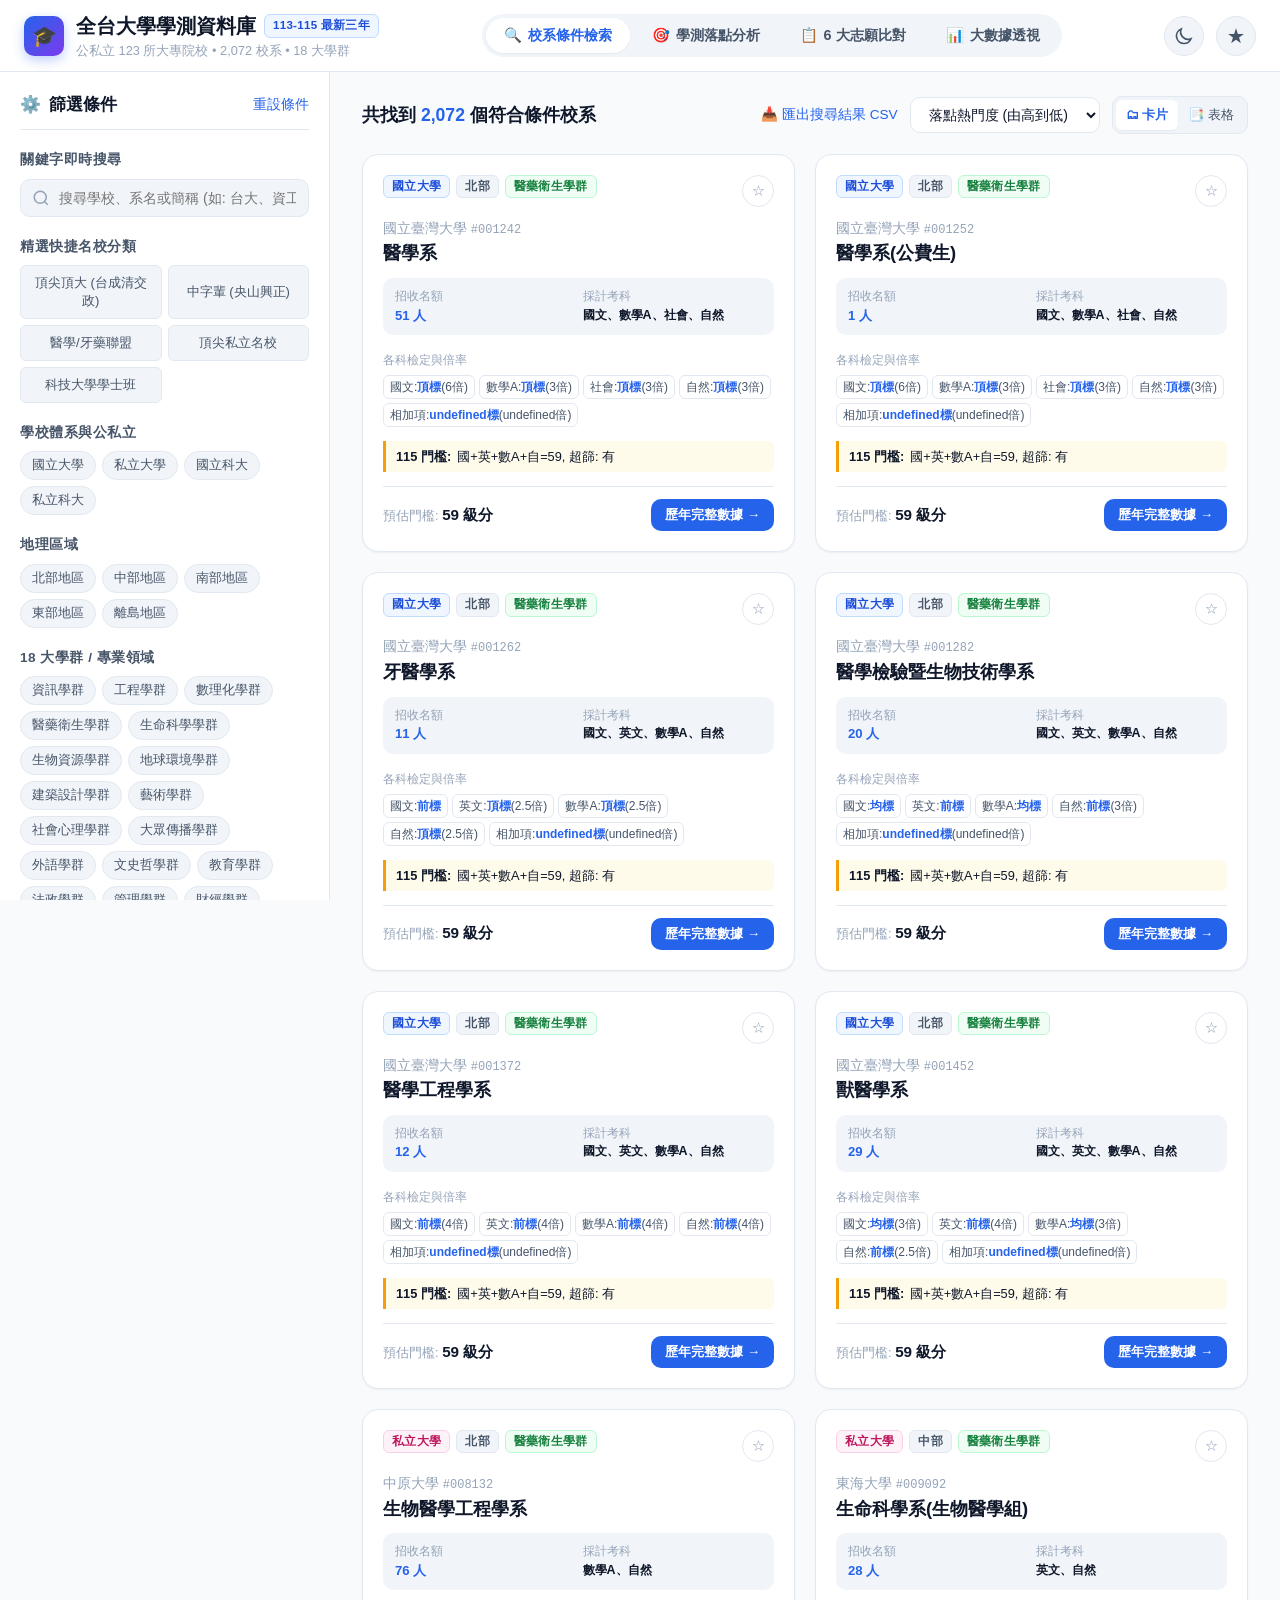
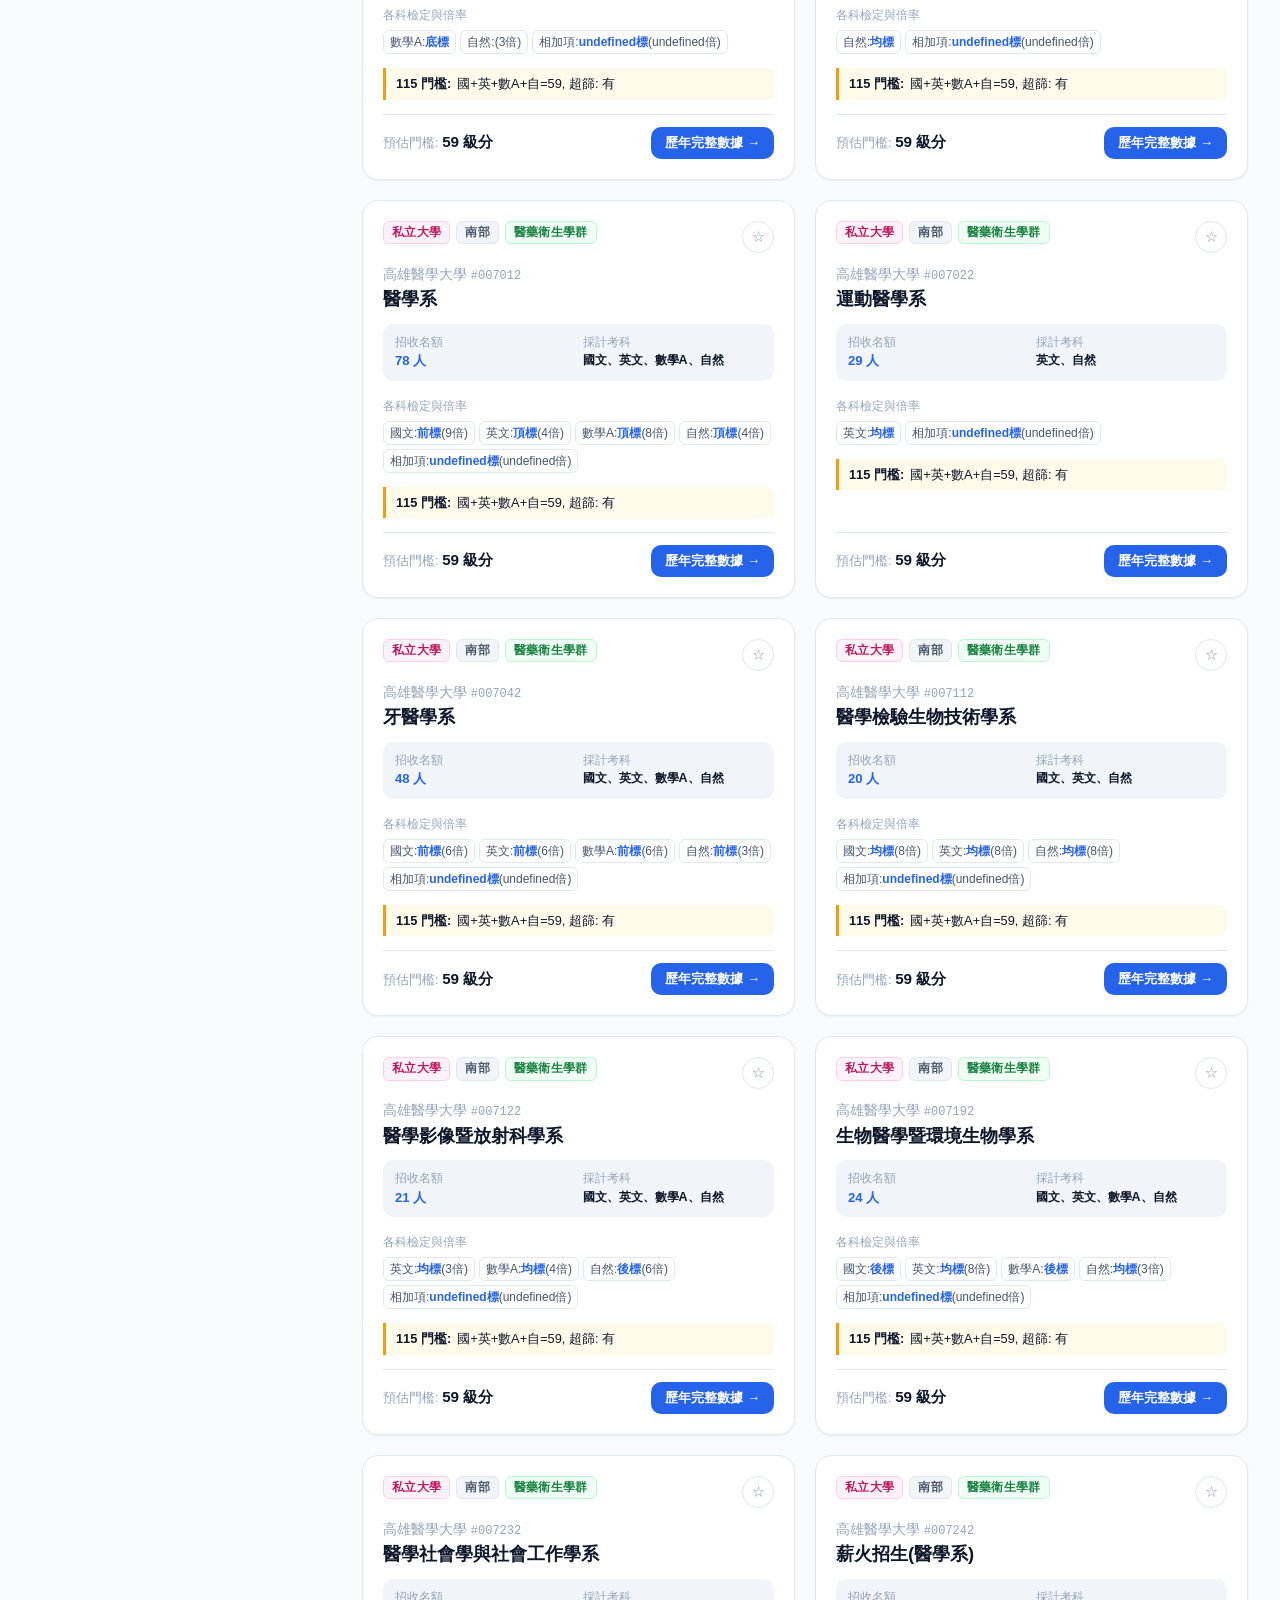
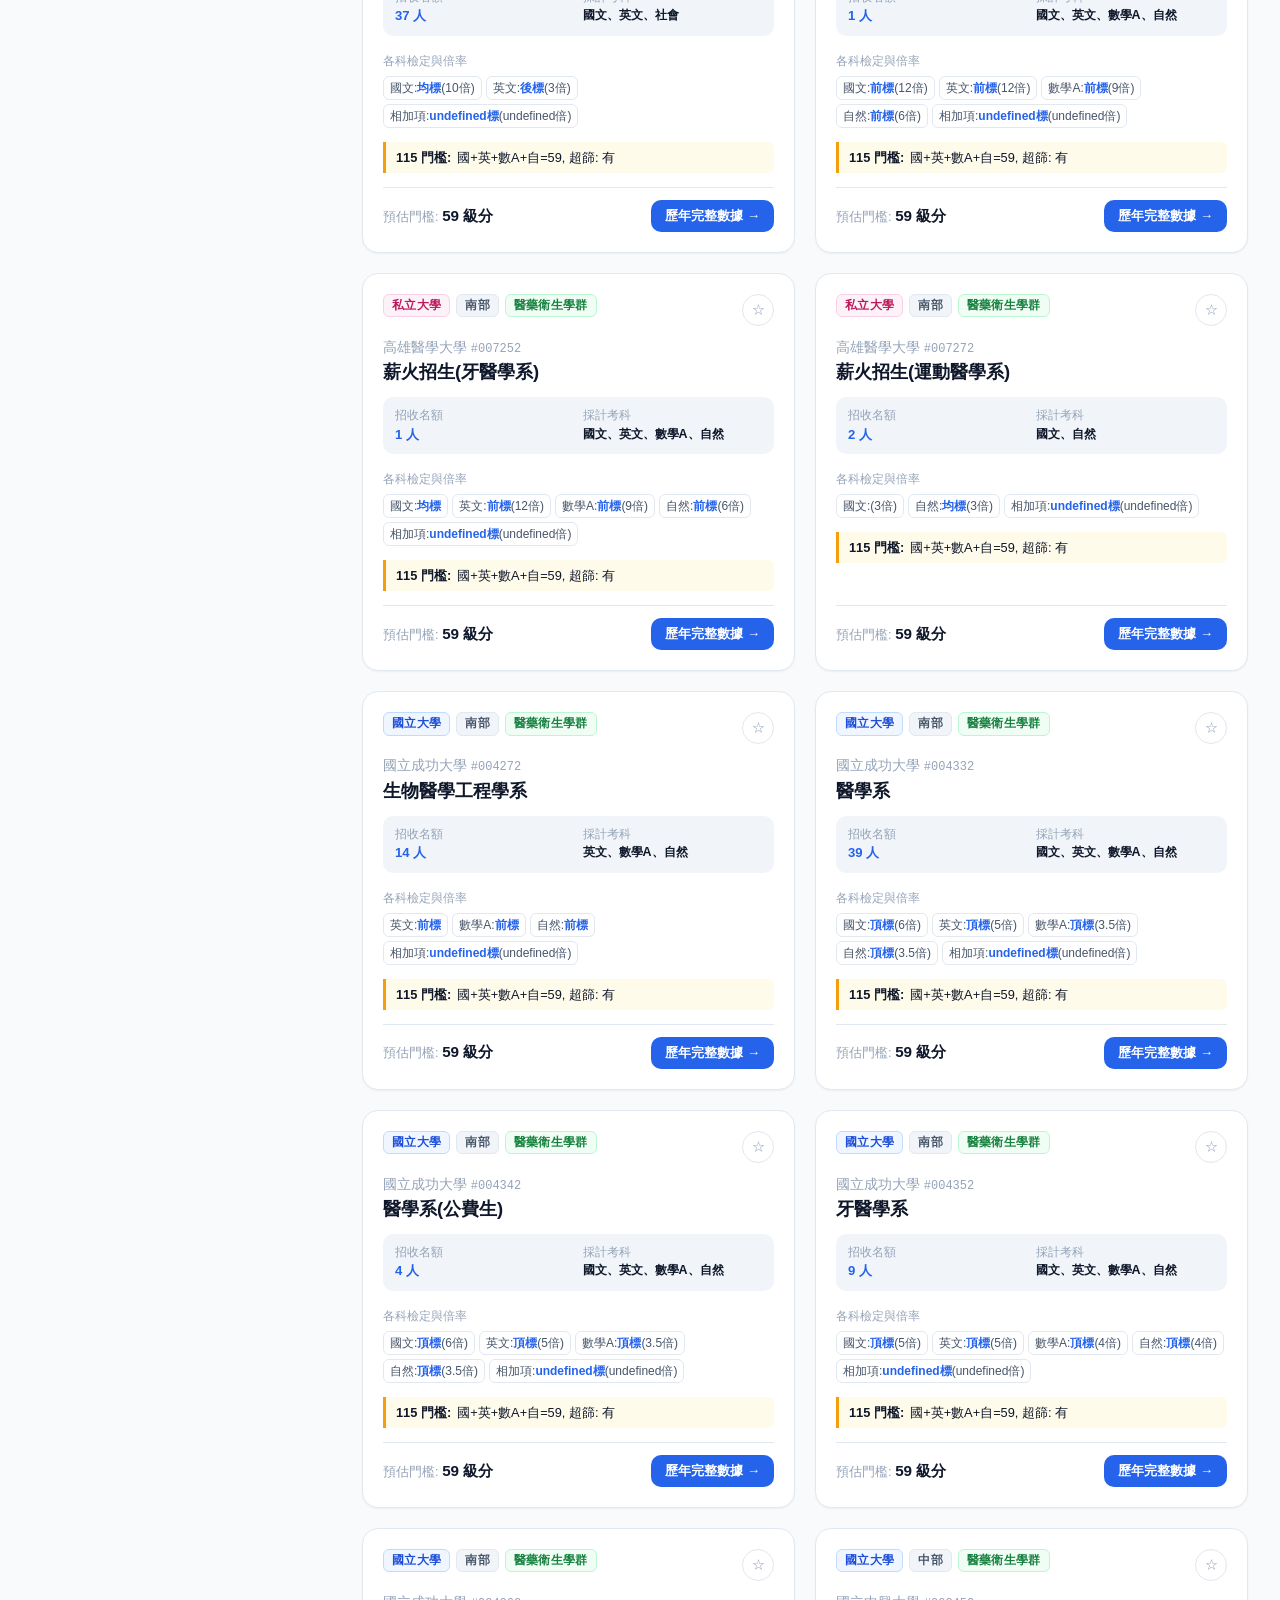
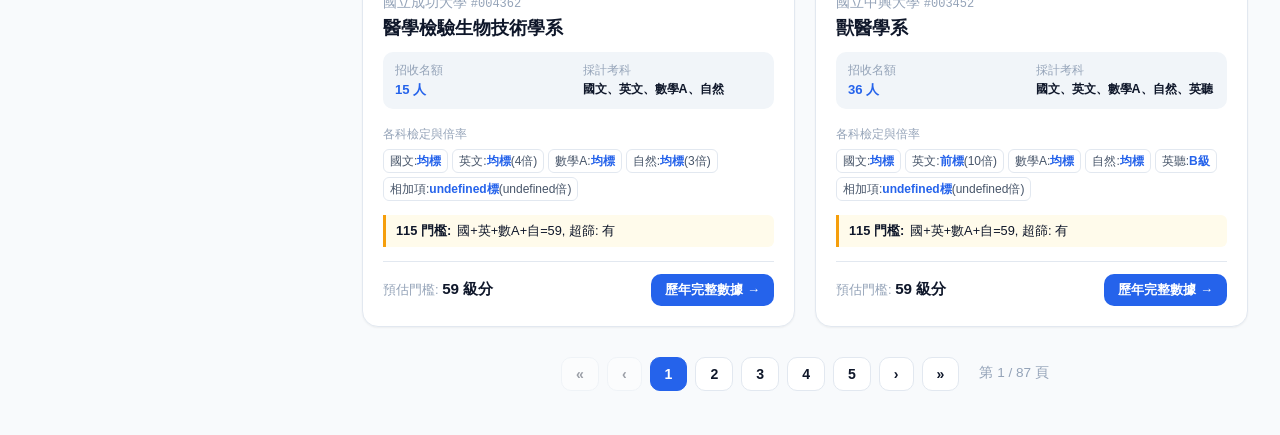
==== commit 3e498c37: "Add files via upload" ====
--- a/web/index.html
+++ b/web/index.html
@@ -4,7 +4,7 @@
   <meta charset="UTF-8">
   <meta name="viewport" content="width=device-width, initial-scale=1.0, maximum-scale=5.0, viewport-fit=cover">
   <title>全台大專院校近三年學測錄取成績與科系標準資料庫</title>
-  <meta name="description" content="完整收錄全台123所公私立大學、2,072個科系近三年（111-113學年度）學測檢定標準、篩選倍率、最低錄取門檻與超額篩選級分，提供多樣性條件篩選與智能落點分析。">
+  <meta name="description" content="完整收錄全台123所公私立大學、2,072個科系最新三年（113-115學年度）學測檢定標準、篩選倍率、最低錄取門檻與超額篩選級分，提供多樣性條件篩選與智能落點分析。">
   <link rel="stylesheet" href="css/style.css">
   <link rel="icon" href="data:image/svg+xml,<svg xmlns=%22http://www.w3.org/2000/svg%22 viewBox=%220 0 100 100%22><text y=%22.9em%22 font-size=%2290%22>🎓</text></svg>">
 </head>
@@ -17,7 +17,7 @@
       <div>
         <div class="brand-title">
           全台大學學測資料庫
-          <span class="badge badge-public badge-year">111-113 三年</span>
+          <span class="badge badge-public badge-year">113-115 最新三年</span>
         </div>
         <div class="brand-subtitle">公私立 123 所大專院校 • 2,072 校系 • 18 大學群</div>
       </div>
@@ -186,7 +186,7 @@
       </div>
 
       <div style="margin-top: auto; padding-top: 16px; border-top: 1px solid var(--border-color); font-size: 0.78rem; color: var(--text-muted); line-height: 1.6;">
-        資料來源：教育部統計處、大學甄選入學委員會（CAC）歷年篩選標準一覽表，包含 111-113 學年度完整資料。
+        資料來源：教育部統計處、大學甄選入學委員會（CAC）歷年篩選標準一覽表，包含 113-115 學年度完整資料。
       </div>
 
       <!-- Mobile Sticky Apply Button inside drawer -->
@@ -239,6 +239,10 @@
   <div class="modal-overlay" id="detail-modal">
     <div class="modal-container" id="modal-content"></div>
   </div>
+
+  <!-- Preloaded Datasets (Offline & GitHub Pages Zero-CORS Instant Load) -->
+  <script src="data/schools.js"></script>
+  <script src="data/departments.js"></script>
 
   <!-- Core Scripts -->
   <script src="js/filter.js"></script>
